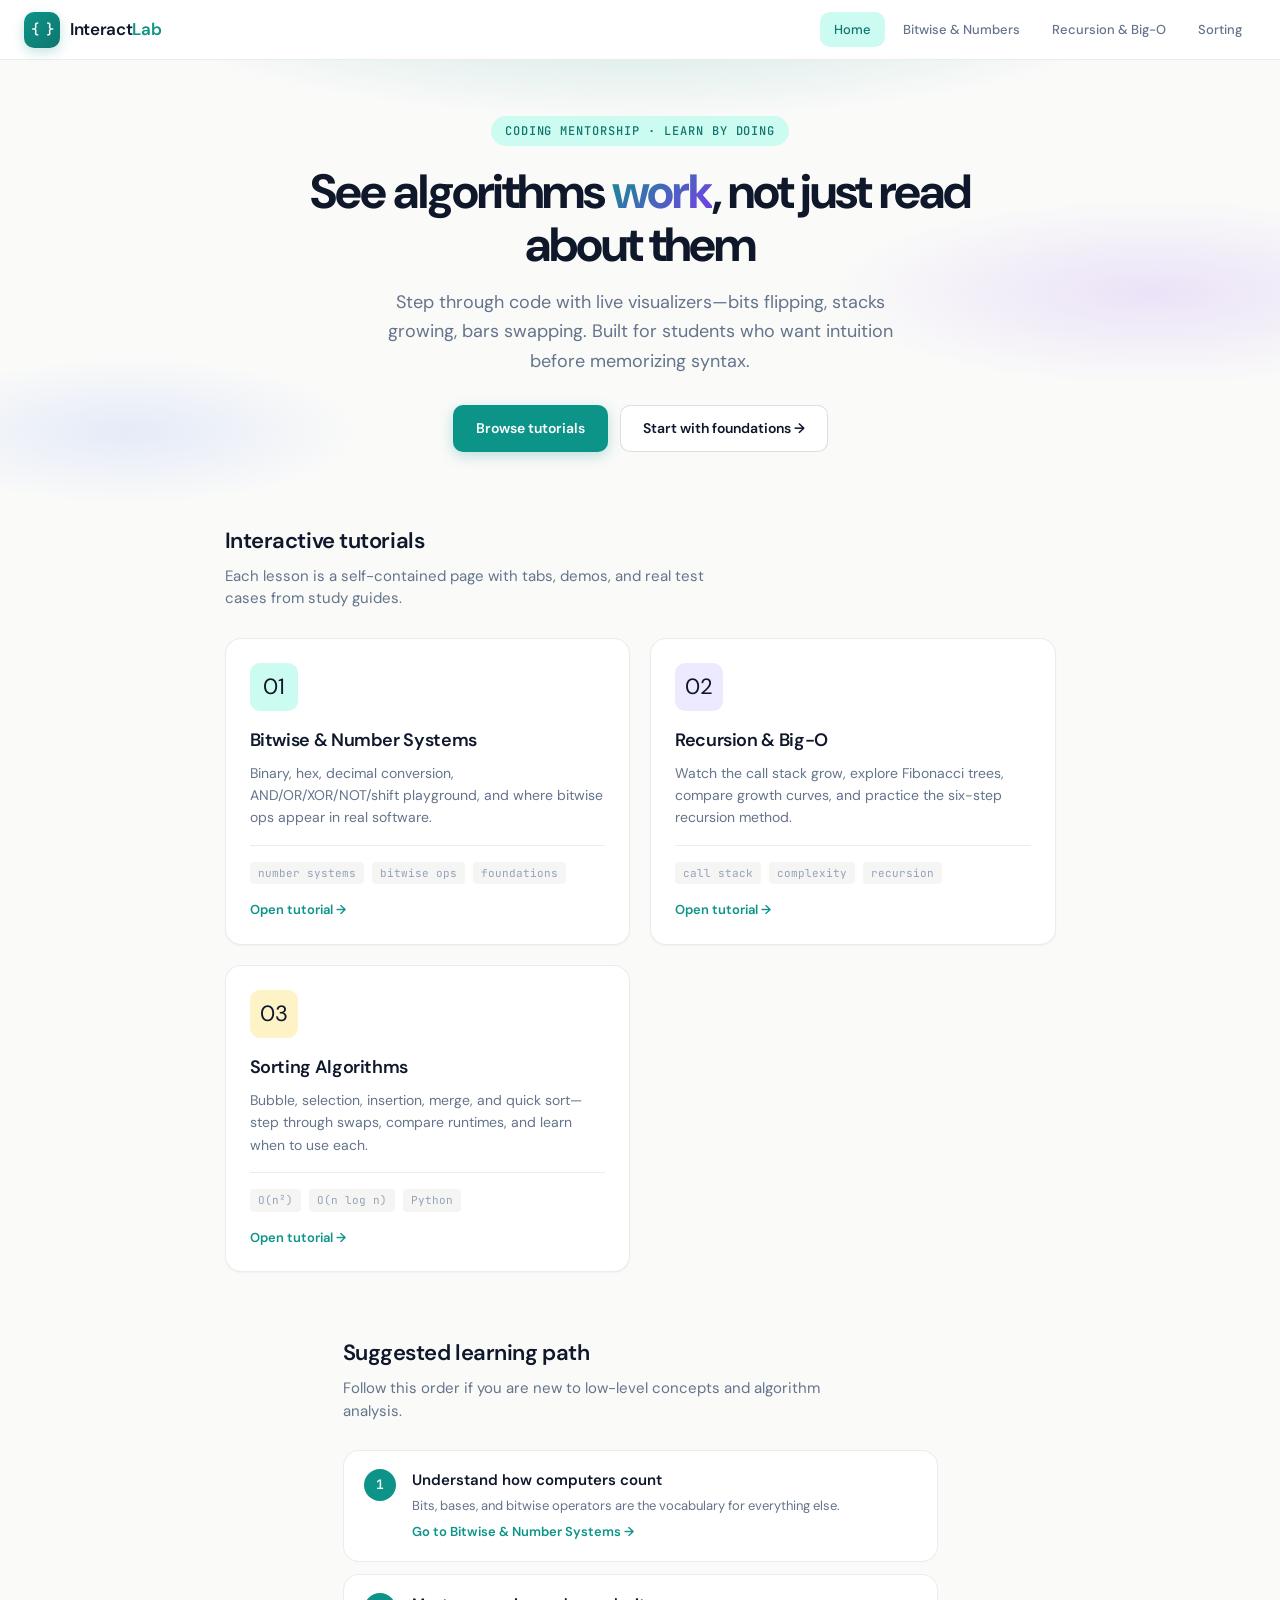
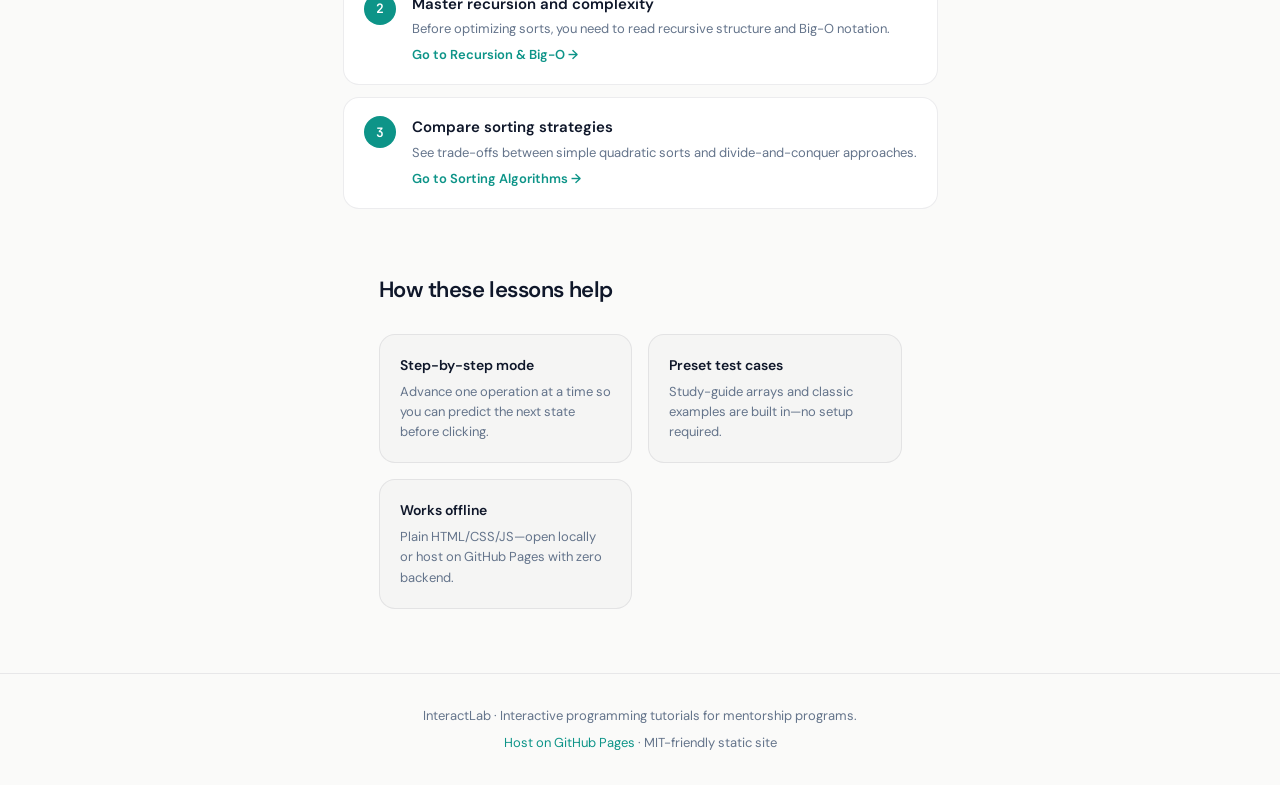
==== index.html @ 3a334efe "first lunch" ====
<!DOCTYPE html>
<html lang="en">
<head>
  <meta charset="UTF-8">
  <meta name="viewport" content="width=device-width, initial-scale=1.0">
  <meta name="description" content="InteractLab — free interactive programming tutorials. Learn bitwise ops, recursion, Big-O, and sorting algorithms with step-by-step visualizers.">
  <title>InteractLab — Interactive Programming Tutorials</title>
  <link rel="stylesheet" href="assets/css/site.css">
</head>
<body class="site-body">
  <div class="home-wrap">
    <header class="site-header">
      <a class="site-logo" href="index.html">
        <span class="logo-mark">{ }</span>
        <span class="logo-text">Interact<span>Lab</span></span>
      </a>
      <button class="nav-toggle" type="button" aria-label="Open menu" aria-expanded="false">☰</button>
      <nav class="site-nav" aria-label="Main">
        <a href="index.html" class="nav-link active">Home</a>
        <a href="bitwise-and-number-systems.html" class="nav-link">Bitwise &amp; Numbers</a>
        <a href="recursion-and-big-o.html" class="nav-link">Recursion &amp; Big-O</a>
        <a href="sorting-algorithms.html" class="nav-link">Sorting</a>
      </nav>
    </header>

    <section class="home-hero">
      <div class="home-hero-inner">
        <p class="home-eyebrow">Coding mentorship · learn by doing</p>
        <h1>See algorithms <em>work</em>, not just read about them</h1>
        <p class="home-lead">
          Step through code with live visualizers—bits flipping, stacks growing, bars swapping.
          Built for students who want intuition before memorizing syntax.
        </p>
        <div class="home-cta-row">
          <a class="btn btn-primary" href="#tutorials">Browse tutorials</a>
          <a class="btn btn-ghost" href="bitwise-and-number-systems.html">Start with foundations →</a>
        </div>
      </div>
    </section>

    <section id="tutorials" class="home-section">
      <div class="section-head">
        <h2>Interactive tutorials</h2>
        <p>Each lesson is a self-contained page with tabs, demos, and real test cases from study guides.</p>
      </div>
      <div class="tutorial-grid">
        <a class="tutorial-card" href="bitwise-and-number-systems.html">
          <div class="card-icon teal" aria-hidden="true">01</div>
          <h3>Bitwise &amp; Number Systems</h3>
          <p>Binary, hex, decimal conversion, AND/OR/XOR/NOT/shift playground, and where bitwise ops appear in real software.</p>
          <div class="card-meta">
            <span>number systems</span>
            <span>bitwise ops</span>
            <span>foundations</span>
          </div>
          <span class="card-arrow">Open tutorial →</span>
        </a>
        <a class="tutorial-card" href="recursion-and-big-o.html">
          <div class="card-icon purple" aria-hidden="true">02</div>
          <h3>Recursion &amp; Big-O</h3>
          <p>Watch the call stack grow, explore Fibonacci trees, compare growth curves, and practice the six-step recursion method.</p>
          <div class="card-meta">
            <span>call stack</span>
            <span>complexity</span>
            <span>recursion</span>
          </div>
          <span class="card-arrow">Open tutorial →</span>
        </a>
        <a class="tutorial-card" href="sorting-algorithms.html">
          <div class="card-icon amber" aria-hidden="true">03</div>
          <h3>Sorting Algorithms</h3>
          <p>Bubble, selection, insertion, merge, and quick sort—step through swaps, compare runtimes, and learn when to use each.</p>
          <div class="card-meta">
            <span>O(n²)</span>
            <span>O(n log n)</span>
            <span>Python</span>
          </div>
          <span class="card-arrow">Open tutorial →</span>
        </a>
      </div>
    </section>

    <section class="home-section">
      <div class="section-head">
        <h2>Suggested learning path</h2>
        <p>Follow this order if you are new to low-level concepts and algorithm analysis.</p>
      </div>
      <div class="path-steps">
        <div class="path-step">
          <span class="path-num">1</span>
          <div>
            <h4>Understand how computers count</h4>
            <p>Bits, bases, and bitwise operators are the vocabulary for everything else.</p>
            <a href="bitwise-and-number-systems.html">Go to Bitwise &amp; Number Systems →</a>
          </div>
        </div>
        <div class="path-step">
          <span class="path-num">2</span>
          <div>
            <h4>Master recursion and complexity</h4>
            <p>Before optimizing sorts, you need to read recursive structure and Big-O notation.</p>
            <a href="recursion-and-big-o.html">Go to Recursion &amp; Big-O →</a>
          </div>
        </div>
        <div class="path-step">
          <span class="path-num">3</span>
          <div>
            <h4>Compare sorting strategies</h4>
            <p>See trade-offs between simple quadratic sorts and divide-and-conquer approaches.</p>
            <a href="sorting-algorithms.html">Go to Sorting Algorithms →</a>
          </div>
        </div>
      </div>
    </section>

    <section class="home-section">
      <div class="section-head">
        <h2>How these lessons help</h2>
      </div>
      <div class="features-row">
        <div class="feature-box">
          <h4>Step-by-step mode</h4>
          <p>Advance one operation at a time so you can predict the next state before clicking.</p>
        </div>
        <div class="feature-box">
          <h4>Preset test cases</h4>
          <p>Study-guide arrays and classic examples are built in—no setup required.</p>
        </div>
        <div class="feature-box">
          <h4>Works offline</h4>
          <p>Plain HTML/CSS/JS—open locally or host on GitHub Pages with zero backend.</p>
        </div>
      </div>
    </section>

    <footer class="site-footer">
      <p>InteractLab · Interactive programming tutorials for mentorship programs.</p>
      <p style="margin-top:8px"><a href="https://pages.github.com/">Host on GitHub Pages</a> · MIT-friendly static site</p>
    </footer>
  </div>
  <script src="assets/js/site.js"></script>
</body>
</html>
---- assets/css/site.css ----
/* InteractLab — site design system */
@import url('https://fonts.googleapis.com/css2?family=DM+Sans:ital,opsz,wght@0,9..40,400;0,9..40,500;0,9..40,600;0,9..40,700&family=JetBrains+Mono:wght@400;500&display=swap');

*, *::before, *::after { box-sizing: border-box; margin: 0; padding: 0; }

:root {
  --font-sans: 'DM Sans', system-ui, sans-serif;
  --font-mono: 'JetBrains Mono', 'Courier New', monospace;
  --bg: #fafaf9;
  --bg-elevated: #ffffff;
  --bg-muted: #f5f5f4;
  --bg-subtle: #eeede9;
  --text: #0f172a;
  --text-secondary: #64748b;
  --text-tertiary: #94a3b8;
  --border: rgba(15, 23, 42, 0.08);
  --border-strong: rgba(15, 23, 42, 0.14);
  --radius: 10px;
  --radius-lg: 16px;
  --radius-xl: 24px;
  --shadow-sm: 0 1px 2px rgba(15, 23, 42, 0.04);
  --shadow-md: 0 8px 24px rgba(15, 23, 42, 0.06);
  --shadow-lg: 0 20px 50px rgba(15, 23, 42, 0.08);
  --teal: #0d9488;
  --teal-dark: #0f766e;
  --teal-light: #ccfbf1;
  --teal-glow: rgba(13, 148, 136, 0.25);
  --purple: #7c3aed;
  --purple-light: #ede9fe;
  --amber: #d97706;
  --amber-light: #fef3c7;
  --blue: #2563eb;
  --blue-light: #dbeafe;
  --green: #059669;
  --green-light: #d1fae5;
  --header-h: 60px;
  --content-wide: 1120px;
  --content-narrow: 820px;
}

@media (prefers-color-scheme: dark) {
  :root {
    --bg: #0c0c0b;
    --bg-elevated: #1c1c1a;
    --bg-muted: #252523;
    --bg-subtle: #2e2e2b;
    --text: #f1f5f9;
    --text-secondary: #94a3b8;
    --text-tertiary: #64748b;
    --border: rgba(255, 255, 255, 0.08);
    --border-strong: rgba(255, 255, 255, 0.14);
    --teal-light: #042f2e;
    --purple-light: #2e1065;
    --amber-light: #451a03;
    --blue-light: #1e3a8a;
    --green-light: #064e3b;
    --shadow-md: 0 8px 24px rgba(0, 0, 0, 0.35);
    --shadow-lg: 0 20px 50px rgba(0, 0, 0, 0.45);
  }
}

html { scroll-behavior: smooth; }

body.site-body {
  background: var(--bg);
  color: var(--text);
  font-family: var(--font-sans);
  line-height: 1.5;
  min-height: 100vh;
}

/* ─── Header ─── */
.site-header {
  position: sticky;
  top: 0;
  z-index: 100;
  height: var(--header-h);
  display: flex;
  align-items: center;
  justify-content: space-between;
  gap: 16px;
  padding: 0 24px;
  background: color-mix(in srgb, var(--bg-elevated) 88%, transparent);
  backdrop-filter: blur(12px);
  border-bottom: 1px solid var(--border);
}

.site-logo {
  display: flex;
  align-items: center;
  gap: 10px;
  text-decoration: none;
  color: var(--text);
  font-weight: 600;
  font-size: 17px;
  letter-spacing: -0.02em;
}

.logo-mark {
  display: flex;
  align-items: center;
  justify-content: center;
  width: 36px;
  height: 36px;
  border-radius: var(--radius);
  background: linear-gradient(135deg, var(--teal) 0%, var(--teal-dark) 100%);
  color: #fff;
  font-family: var(--font-mono);
  font-size: 14px;
  font-weight: 500;
  box-shadow: 0 4px 12px var(--teal-glow);
}

.logo-text span { color: var(--teal); }

.site-nav {
  display: flex;
  align-items: center;
  gap: 4px;
  flex-wrap: wrap;
  justify-content: flex-end;
}

.nav-link {
  padding: 8px 14px;
  font-size: 13px;
  font-weight: 500;
  color: var(--text-secondary);
  text-decoration: none;
  border-radius: var(--radius);
  transition: color 0.15s, background 0.15s;
}

.nav-link:hover {
  color: var(--text);
  background: var(--bg-muted);
}

.nav-link.active {
  color: var(--teal-dark);
  background: var(--teal-light);
}

@media (prefers-color-scheme: dark) {
  .nav-link.active { color: #5eead4; }
}

.nav-toggle {
  display: none;
  padding: 8px;
  border: 1px solid var(--border-strong);
  border-radius: var(--radius);
  background: var(--bg-elevated);
  cursor: pointer;
  color: var(--text);
}

@media (max-width: 640px) {
  .nav-toggle { display: block; }
  .site-nav {
    display: none;
    position: absolute;
    top: var(--header-h);
    left: 0;
    right: 0;
    flex-direction: column;
    padding: 12px;
    background: var(--bg-elevated);
    border-bottom: 1px solid var(--border);
    box-shadow: var(--shadow-md);
  }
  .site-nav.open { display: flex; }
  .nav-link { width: 100%; text-align: left; }
}

/* ─── Footer ─── */
.site-footer {
  margin-top: auto;
  padding: 32px 24px;
  border-top: 1px solid var(--border);
  text-align: center;
  font-size: 13px;
  color: var(--text-secondary);
}

.site-footer a {
  color: var(--teal);
  text-decoration: none;
}

.site-footer a:hover { text-decoration: underline; }

/* ─── Tutorial shell ─── */
.tutorial-shell {
  display: flex;
  flex-direction: column;
  min-height: 100vh;
}

.tutorial-hero {
  max-width: var(--content-narrow);
  margin: 0 auto;
  padding: 28px 20px 8px;
  width: 100%;
}

.tutorial-hero .breadcrumb {
  font-size: 12px;
  color: var(--text-tertiary);
  margin-bottom: 12px;
  font-family: var(--font-mono);
}

.tutorial-hero .breadcrumb a {
  color: var(--text-secondary);
  text-decoration: none;
}

.tutorial-hero .breadcrumb a:hover { color: var(--teal); }

.tutorial-hero h1 {
  font-size: clamp(22px, 4vw, 28px);
  font-weight: 600;
  letter-spacing: -0.03em;
  margin-bottom: 8px;
  line-height: 1.2;
}

.tutorial-hero .hero-desc {
  font-size: 15px;
  color: var(--text-secondary);
  max-width: 52ch;
  line-height: 1.6;
}

.tutorial-hero .hero-tags {
  display: flex;
  flex-wrap: wrap;
  gap: 8px;
  margin-top: 14px;
}

.hero-tag {
  font-size: 11px;
  font-weight: 500;
  font-family: var(--font-mono);
  padding: 4px 10px;
  border-radius: 20px;
  background: var(--bg-muted);
  color: var(--text-secondary);
  border: 1px solid var(--border);
}

.tutorial-main {
  max-width: var(--content-narrow);
  margin: 0 auto;
  padding: 0 20px 48px;
  width: 100%;
}

.tutorial-main > h1,
.tutorial-main > .subtitle { display: none; }

/* ─── Home page ─── */
.home-wrap {
  min-height: 100vh;
  display: flex;
  flex-direction: column;
}

.home-hero {
  position: relative;
  overflow: hidden;
  padding: 56px 24px 72px;
  text-align: center;
}

.home-hero::before {
  content: '';
  position: absolute;
  inset: 0;
  background:
    radial-gradient(ellipse 80% 60% at 50% -20%, var(--teal-glow), transparent 55%),
    radial-gradient(ellipse 50% 40% at 90% 50%, rgba(124, 58, 237, 0.12), transparent 50%),
    radial-gradient(ellipse 40% 35% at 10% 80%, rgba(37, 99, 235, 0.1), transparent 45%);
  pointer-events: none;
}

.home-hero-inner {
  position: relative;
  max-width: 720px;
  margin: 0 auto;
}

.home-eyebrow {
  display: inline-flex;
  align-items: center;
  gap: 8px;
  font-size: 12px;
  font-weight: 500;
  font-family: var(--font-mono);
  text-transform: uppercase;
  letter-spacing: 0.08em;
  color: var(--teal-dark);
  background: var(--teal-light);
  padding: 6px 14px;
  border-radius: 20px;
  margin-bottom: 20px;
}

@media (prefers-color-scheme: dark) {
  .home-eyebrow { color: #5eead4; }
}

.home-hero h1 {
  font-size: clamp(32px, 6vw, 48px);
  font-weight: 700;
  letter-spacing: -0.04em;
  line-height: 1.1;
  margin-bottom: 16px;
}

.home-hero h1 em {
  font-style: normal;
  background: linear-gradient(135deg, var(--teal) 0%, var(--purple) 100%);
  -webkit-background-clip: text;
  -webkit-text-fill-color: transparent;
  background-clip: text;
}

.home-lead {
  font-size: 18px;
  color: var(--text-secondary);
  line-height: 1.65;
  max-width: 540px;
  margin: 0 auto 28px;
}

.home-cta-row {
  display: flex;
  flex-wrap: wrap;
  gap: 12px;
  justify-content: center;
}

.btn {
  display: inline-flex;
  align-items: center;
  gap: 8px;
  padding: 12px 22px;
  font-size: 14px;
  font-weight: 600;
  font-family: var(--font-sans);
  text-decoration: none;
  border-radius: var(--radius);
  border: 1px solid transparent;
  cursor: pointer;
  transition: transform 0.15s, box-shadow 0.15s, background 0.15s;
}

.btn:hover { transform: translateY(-1px); }

.btn-primary {
  background: var(--teal);
  color: #fff;
  box-shadow: 0 4px 14px var(--teal-glow);
}

.btn-primary:hover {
  background: var(--teal-dark);
  box-shadow: 0 6px 20px var(--teal-glow);
}

.btn-ghost {
  background: var(--bg-elevated);
  color: var(--text);
  border-color: var(--border-strong);
}

.btn-ghost:hover { background: var(--bg-muted); }

/* Sections */
.home-section {
  max-width: var(--content-wide);
  margin: 0 auto;
  padding: 0 24px 64px;
}

.section-head {
  margin-bottom: 28px;
}

.section-head h2 {
  font-size: 22px;
  font-weight: 600;
  letter-spacing: -0.02em;
  margin-bottom: 8px;
}

.section-head p {
  font-size: 15px;
  color: var(--text-secondary);
  max-width: 50ch;
}

/* Tutorial cards */
.tutorial-grid {
  display: grid;
  grid-template-columns: repeat(auto-fill, minmax(300px, 1fr));
  gap: 20px;
}

.tutorial-card {
  display: flex;
  flex-direction: column;
  text-decoration: none;
  color: inherit;
  background: var(--bg-elevated);
  border: 1px solid var(--border);
  border-radius: var(--radius-lg);
  padding: 24px;
  transition: border-color 0.2s, box-shadow 0.2s, transform 0.2s;
  box-shadow: var(--shadow-sm);
}

.tutorial-card:hover {
  border-color: var(--teal);
  box-shadow: var(--shadow-md);
  transform: translateY(-3px);
}

.card-icon {
  width: 48px;
  height: 48px;
  border-radius: var(--radius);
  display: flex;
  align-items: center;
  justify-content: center;
  font-size: 22px;
  margin-bottom: 16px;
}

.card-icon.teal { background: var(--teal-light); }
.card-icon.purple { background: var(--purple-light); }
.card-icon.amber { background: var(--amber-light); }

.tutorial-card h3 {
  font-size: 18px;
  font-weight: 600;
  margin-bottom: 8px;
  letter-spacing: -0.02em;
}

.tutorial-card p {
  font-size: 14px;
  color: var(--text-secondary);
  line-height: 1.6;
  flex: 1;
}

.card-meta {
  display: flex;
  flex-wrap: wrap;
  gap: 8px;
  margin-top: 16px;
  padding-top: 16px;
  border-top: 1px solid var(--border);
}

.card-meta span {
  font-size: 11px;
  font-family: var(--font-mono);
  color: var(--text-tertiary);
  padding: 3px 8px;
  background: var(--bg-muted);
  border-radius: 4px;
}

.card-arrow {
  margin-top: 16px;
  font-size: 13px;
  font-weight: 600;
  color: var(--teal);
}

/* Learning path */
.path-steps {
  display: grid;
  gap: 12px;
}

.path-step {
  display: flex;
  gap: 16px;
  align-items: flex-start;
  padding: 18px 20px;
  background: var(--bg-elevated);
  border: 1px solid var(--border);
  border-radius: var(--radius-lg);
}

.path-num {
  flex-shrink: 0;
  width: 32px;
  height: 32px;
  display: flex;
  align-items: center;
  justify-content: center;
  font-family: var(--font-mono);
  font-size: 13px;
  font-weight: 600;
  background: var(--teal);
  color: #fff;
  border-radius: 50%;
}

.path-step h4 {
  font-size: 15px;
  font-weight: 600;
  margin-bottom: 4px;
}

.path-step p {
  font-size: 13px;
  color: var(--text-secondary);
  line-height: 1.55;
}

.path-step a {
  font-size: 13px;
  font-weight: 600;
  color: var(--teal);
  text-decoration: none;
  margin-top: 6px;
  display: inline-block;
}

.path-step a:hover { text-decoration: underline; }

/* How it works */
.features-row {
  display: grid;
  grid-template-columns: repeat(auto-fit, minmax(220px, 1fr));
  gap: 16px;
}

.feature-box {
  padding: 20px;
  border-radius: var(--radius-lg);
  background: var(--bg-muted);
  border: 1px solid var(--border);
}

.feature-box h4 {
  font-size: 14px;
  font-weight: 600;
  margin-bottom: 6px;
}

.feature-box p {
  font-size: 13px;
  color: var(--text-secondary);
  line-height: 1.55;
}
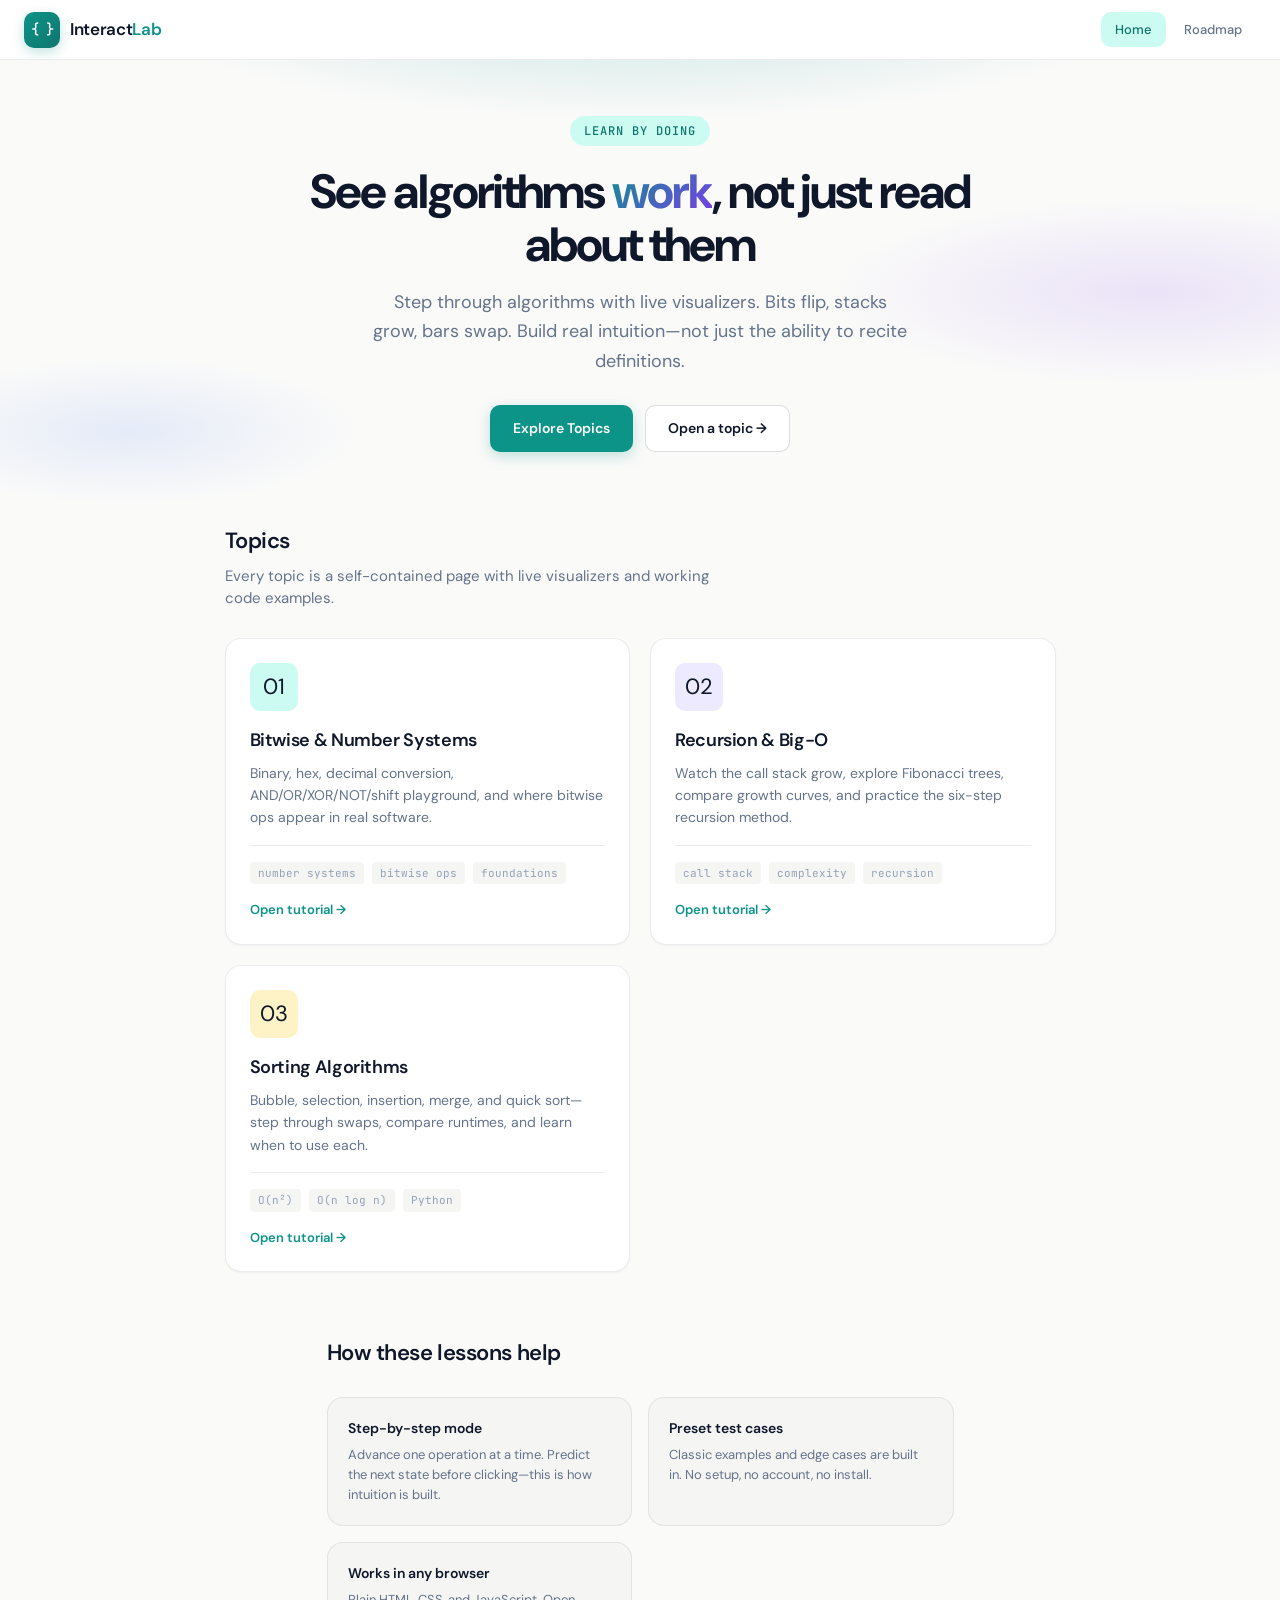
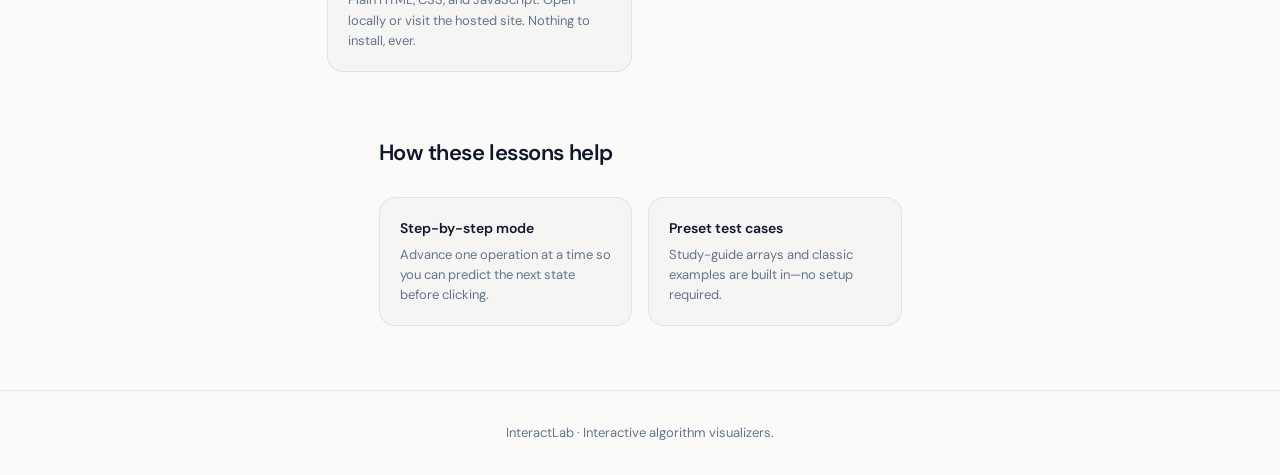
==== commit 1f7197c3: "editing and review previous work" ====
--- a/index.html
+++ b/index.html
@@ -17,31 +17,28 @@
       <button class="nav-toggle" type="button" aria-label="Open menu" aria-expanded="false">☰</button>
       <nav class="site-nav" aria-label="Main">
         <a href="index.html" class="nav-link active">Home</a>
-        <a href="bitwise-and-number-systems.html" class="nav-link">Bitwise &amp; Numbers</a>
-        <a href="recursion-and-big-o.html" class="nav-link">Recursion &amp; Big-O</a>
-        <a href="sorting-algorithms.html" class="nav-link">Sorting</a>
+        <a href="404.html" class="nav-link">Roadmap</a>
       </nav>
     </header>
 
     <section class="home-hero">
       <div class="home-hero-inner">
-        <p class="home-eyebrow">Coding mentorship · learn by doing</p>
+  <p class="home-eyebrow">learn by doing</p>
         <h1>See algorithms <em>work</em>, not just read about them</h1>
         <p class="home-lead">
-          Step through code with live visualizers—bits flipping, stacks growing, bars swapping.
-          Built for students who want intuition before memorizing syntax.
+          Step through algorithms with live visualizers. Bits flip, stacks grow, bars swap. Build real intuition—not just the ability to recite definitions.
         </p>
         <div class="home-cta-row">
-          <a class="btn btn-primary" href="#tutorials">Browse tutorials</a>
-          <a class="btn btn-ghost" href="bitwise-and-number-systems.html">Start with foundations →</a>
+          <a class="btn btn-primary" href="404.html">Explore Topics</a>
+            <a class="btn btn-ghost" href="404.html">Open a topic →</a>
         </div>
       </div>
     </section>
 
     <section id="tutorials" class="home-section">
       <div class="section-head">
-        <h2>Interactive tutorials</h2>
-        <p>Each lesson is a self-contained page with tabs, demos, and real test cases from study guides.</p>
+        <h2>Topics</h2>
+        <p>Every topic is a self-contained page with live visualizers and working code examples.</p>
       </div>
       <div class="tutorial-grid">
         <a class="tutorial-card" href="bitwise-and-number-systems.html">
@@ -80,35 +77,25 @@
       </div>
     </section>
 
+    
+    <!-- Suggested learning path removed — roadmap.html will host guidance -->
+
     <section class="home-section">
       <div class="section-head">
-        <h2>Suggested learning path</h2>
-        <p>Follow this order if you are new to low-level concepts and algorithm analysis.</p>
+        <h2>How these lessons help</h2>
       </div>
-      <div class="path-steps">
-        <div class="path-step">
-          <span class="path-num">1</span>
-          <div>
-            <h4>Understand how computers count</h4>
-            <p>Bits, bases, and bitwise operators are the vocabulary for everything else.</p>
-            <a href="bitwise-and-number-systems.html">Go to Bitwise &amp; Number Systems →</a>
-          </div>
+      <div class="features-row">
+        <div class="feature-box">
+          <h4>Step-by-step mode</h4>
+          <p>Advance one operation at a time. Predict the next state before clicking—this is how intuition is built.</p>
         </div>
-        <div class="path-step">
-          <span class="path-num">2</span>
-          <div>
-            <h4>Master recursion and complexity</h4>
-            <p>Before optimizing sorts, you need to read recursive structure and Big-O notation.</p>
-            <a href="recursion-and-big-o.html">Go to Recursion &amp; Big-O →</a>
-          </div>
+        <div class="feature-box">
+          <h4>Preset test cases</h4>
+          <p>Classic examples and edge cases are built in. No setup, no account, no install.</p>
         </div>
-        <div class="path-step">
-          <span class="path-num">3</span>
-          <div>
-            <h4>Compare sorting strategies</h4>
-            <p>See trade-offs between simple quadratic sorts and divide-and-conquer approaches.</p>
-            <a href="sorting-algorithms.html">Go to Sorting Algorithms →</a>
-          </div>
+        <div class="feature-box">
+          <h4>Works in any browser</h4>
+          <p>Plain HTML, CSS, and JavaScript. Open locally or visit the hosted site. Nothing to install, ever.</p>
         </div>
       </div>
     </section>
@@ -126,16 +113,12 @@
           <h4>Preset test cases</h4>
           <p>Study-guide arrays and classic examples are built in—no setup required.</p>
         </div>
-        <div class="feature-box">
-          <h4>Works offline</h4>
-          <p>Plain HTML/CSS/JS—open locally or host on GitHub Pages with zero backend.</p>
-        </div>
+  <!-- 'Works offline' feature intentionally removed per site update -->
       </div>
     </section>
 
     <footer class="site-footer">
-      <p>InteractLab · Interactive programming tutorials for mentorship programs.</p>
-      <p style="margin-top:8px"><a href="https://pages.github.com/">Host on GitHub Pages</a> · MIT-friendly static site</p>
+      <p>InteractLab · Interactive algorithm visualizers.</p>
     </footer>
   </div>
   <script src="assets/js/site.js"></script>
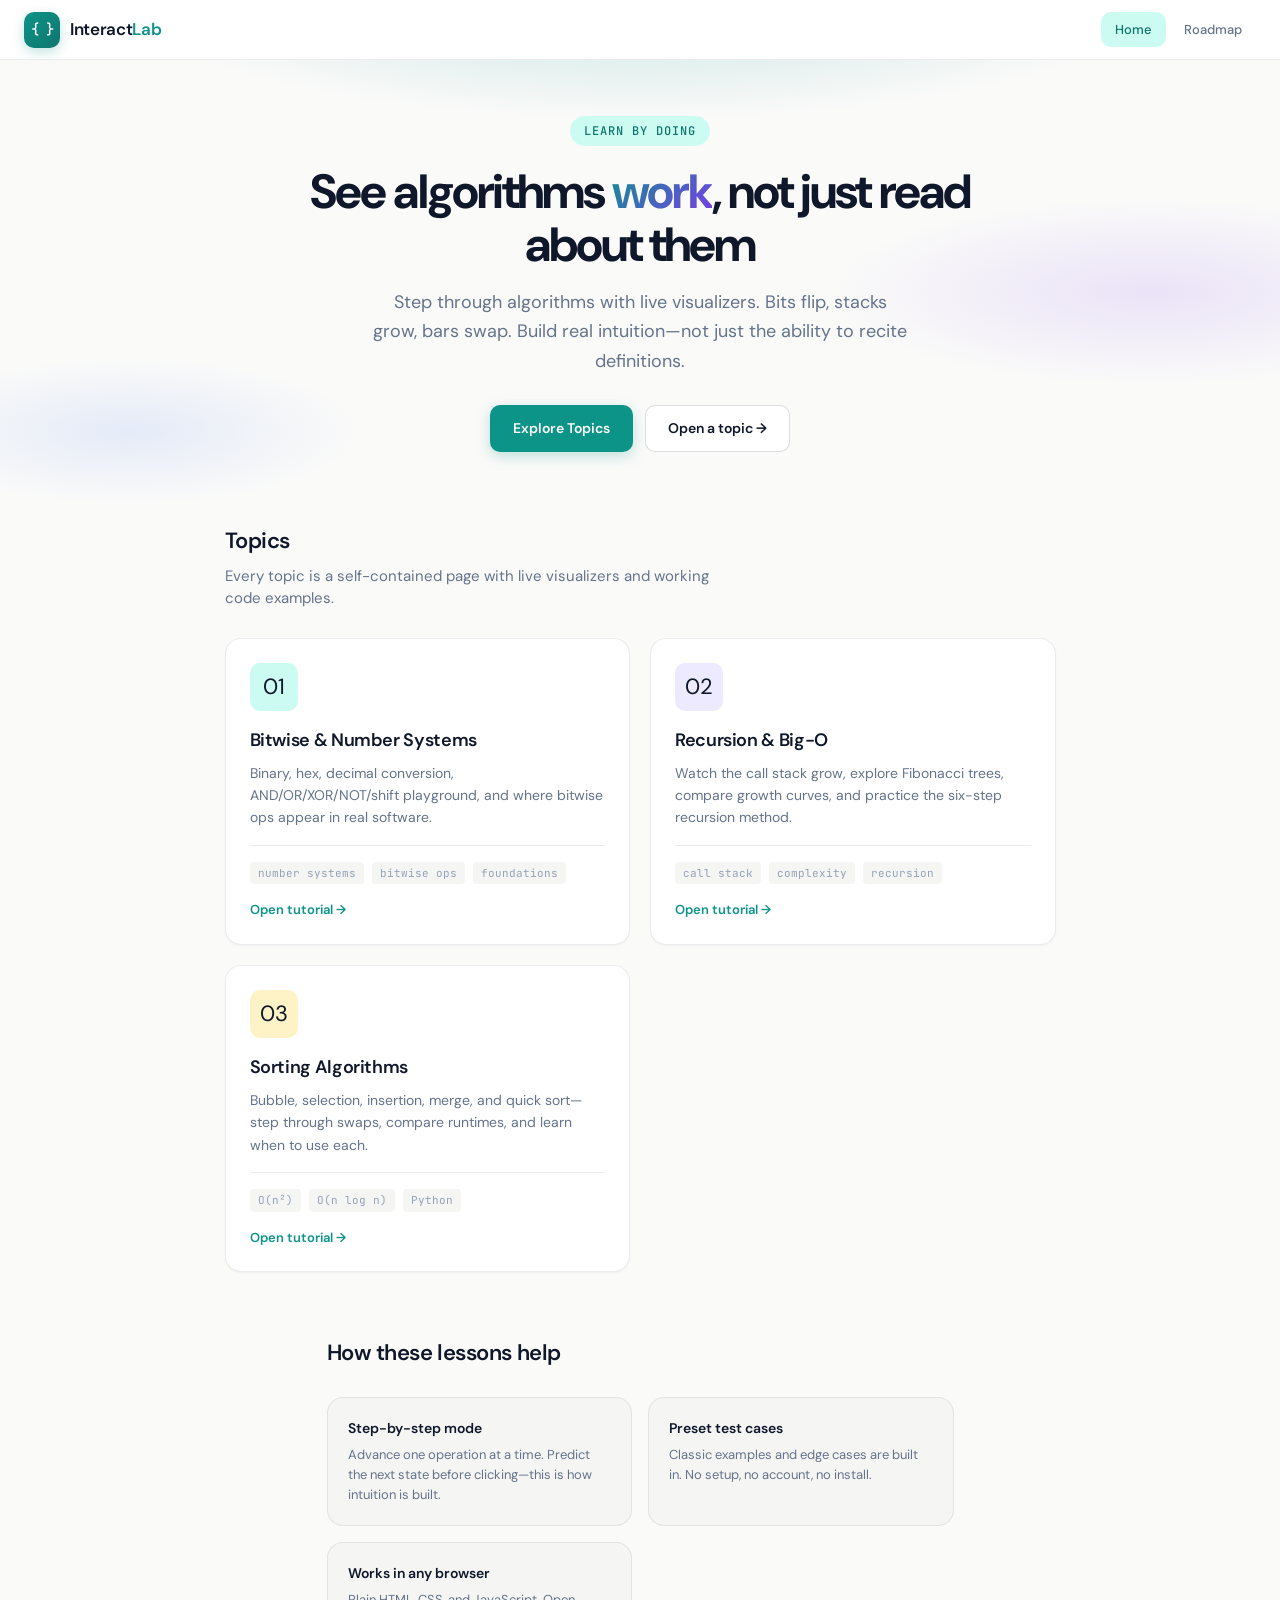
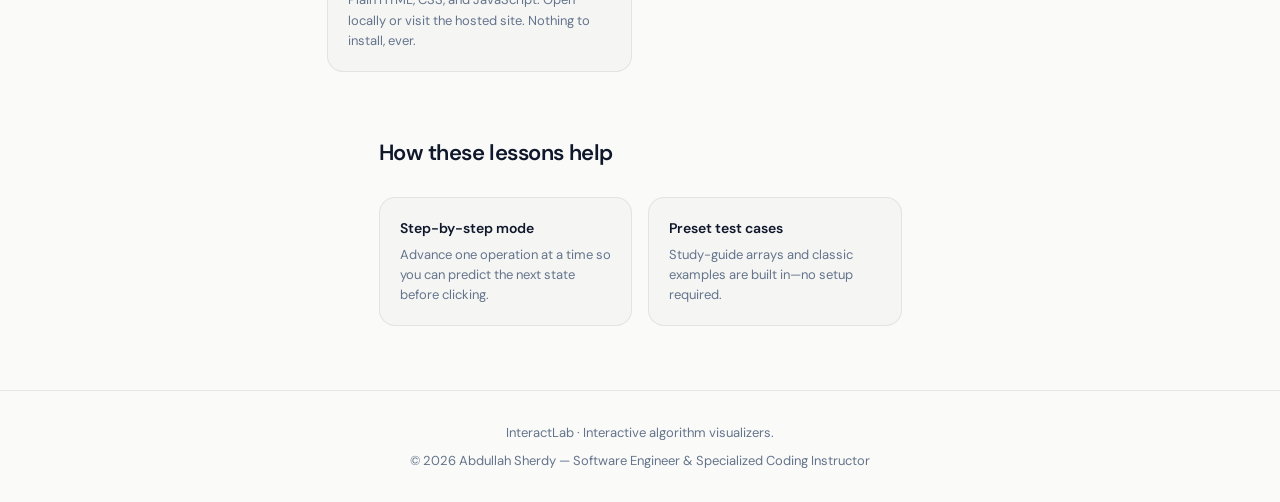
==== commit 38ead58f: "creating public list and copyrights" ====
--- a/index.html
+++ b/index.html
@@ -30,7 +30,7 @@
         </p>
         <div class="home-cta-row">
           <a class="btn btn-primary" href="404.html">Explore Topics</a>
-            <a class="btn btn-ghost" href="404.html">Open a topic →</a>
+            <a class="btn btn-ghost" href="topics.html">Open a topic →</a>
         </div>
       </div>
     </section>
@@ -119,6 +119,7 @@
 
     <footer class="site-footer">
       <p>InteractLab · Interactive algorithm visualizers.</p>
+      <p style="margin-top:8px">© 2026 Abdullah Sherdy — Software Engineer &amp; Specialized Coding Instructor</p>
     </footer>
   </div>
   <script src="assets/js/site.js"></script>
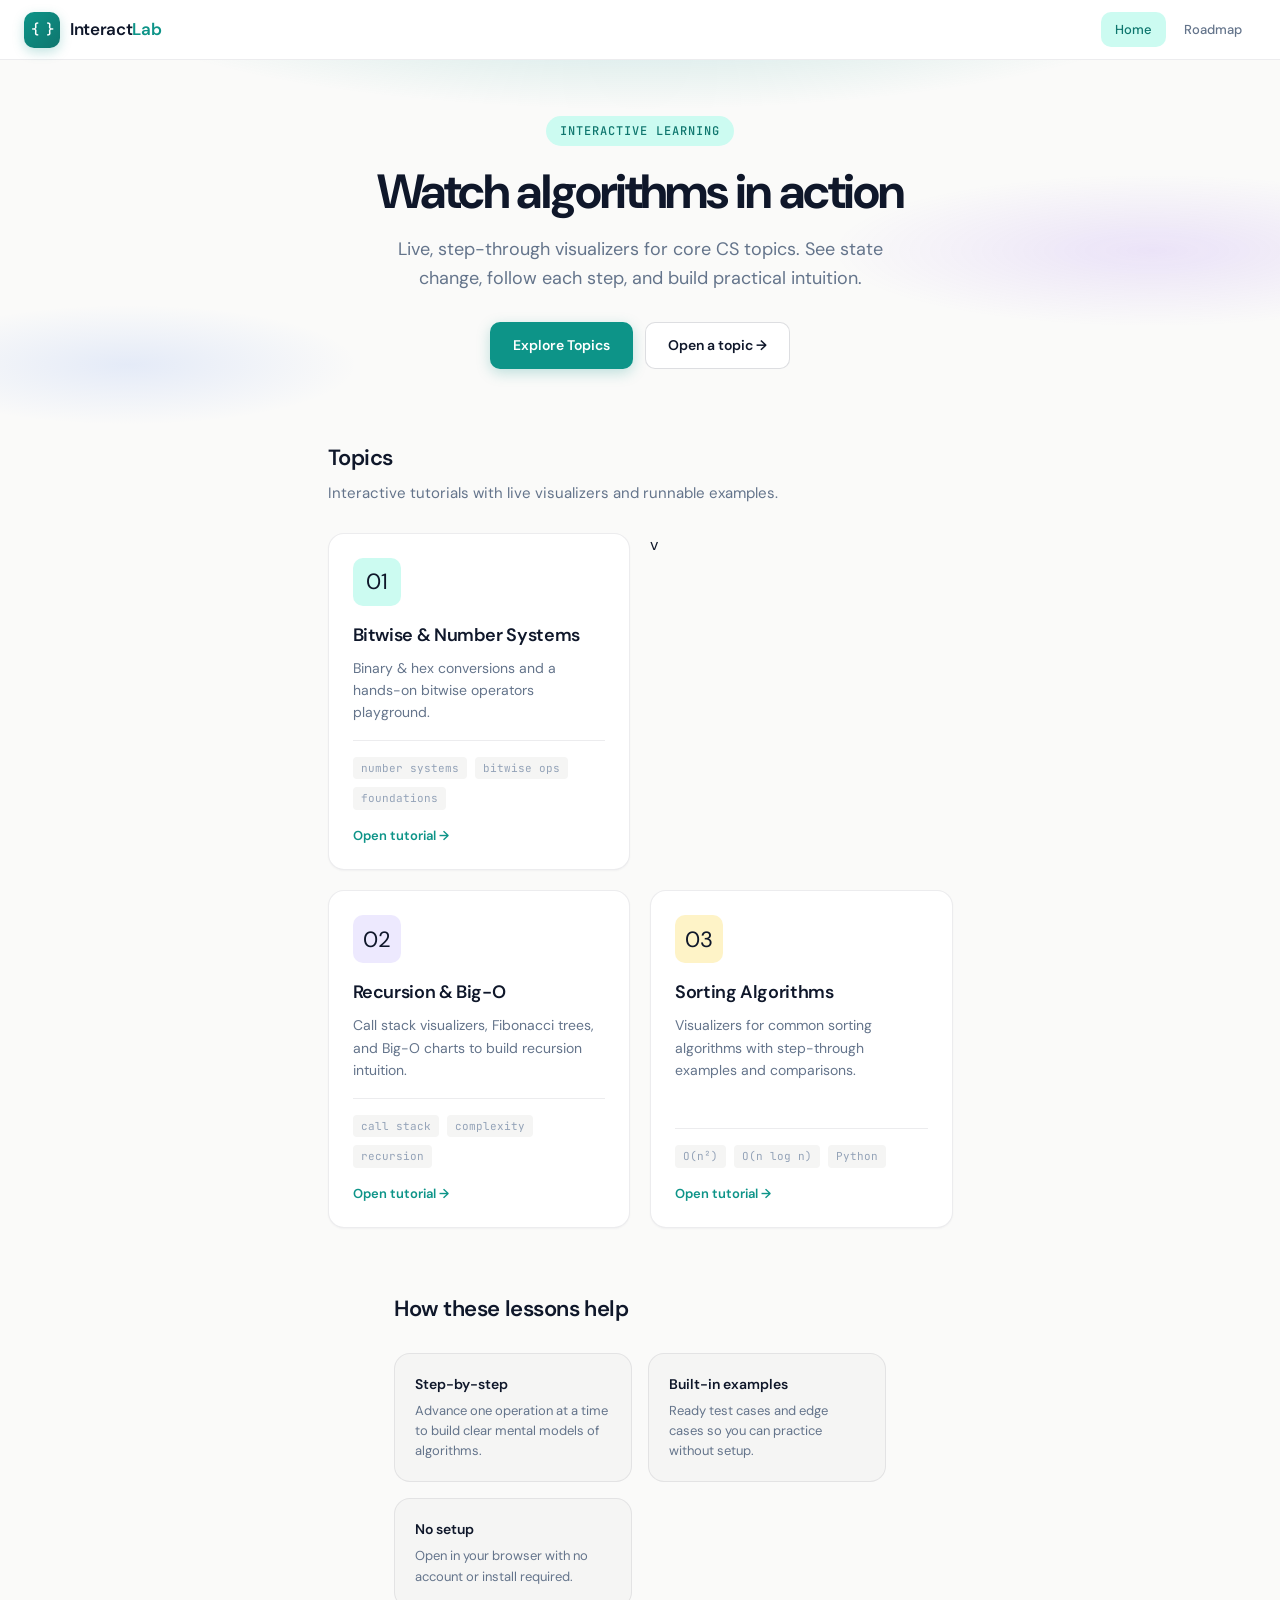
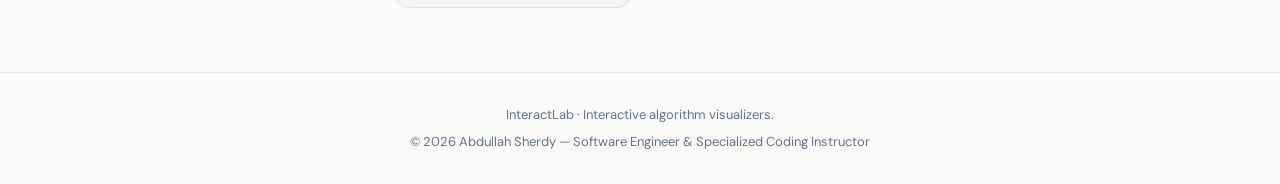
==== commit 51368b10: "some content changes" ====
--- a/index.html
+++ b/index.html
@@ -4,6 +4,35 @@
   <meta charset="UTF-8">
   <meta name="viewport" content="width=device-width, initial-scale=1.0">
   <meta name="description" content="InteractLab — free interactive programming tutorials. Learn bitwise ops, recursion, Big-O, and sorting algorithms with step-by-step visualizers.">
+  <link rel="canonical" href="/index.html">
+  <meta property="og:title" content="InteractLab — Interactive Programming Tutorials">
+  <meta property="og:description" content="Step through algorithms with live visualizers: bitwise ops, recursion & Big-O, and sorting algorithms.">
+  <meta property="og:type" content="website">
+  <meta name="twitter:card" content="summary_large_image">
+  <meta name="twitter:title" content="InteractLab — Interactive Programming Tutorials">
+  <meta name="twitter:description" content="Step through algorithms with live visualizers and build practical intuition.">
+  <meta name="keywords" content="algorithms,visualizer,bitwise,recursion,Big-O,sorting,programming tutorials,interactive">
+  <meta name="robots" content="index,follow">
+  <meta property="og:url" content="/">
+  <meta property="og:site_name" content="InteractLab">
+  <script type="application/ld+json">
+  {
+    "@context": "https://schema.org",
+    "@graph": [
+      {
+        "@type": "WebSite",
+        "name": "InteractLab",
+        "url": "/",
+        "description": "Interactive programming tutorials with live visualizers for algorithms and data structures."
+      },
+      {
+        "@type": "Person",
+        "name": "Abdullah Sherdy",
+        "jobTitle": "Software Engineer & Specialized Coding Instructor"
+      }
+    ]
+  }
+  </script>
   <title>InteractLab — Interactive Programming Tutorials</title>
   <link rel="stylesheet" href="assets/css/site.css">
 </head>
@@ -23,10 +52,10 @@
 
     <section class="home-hero">
       <div class="home-hero-inner">
-  <p class="home-eyebrow">learn by doing</p>
-        <h1>See algorithms <em>work</em>, not just read about them</h1>
+  <p class="home-eyebrow">Interactive learning</p>
+        <h1>Watch algorithms in action</h1>
         <p class="home-lead">
-          Step through algorithms with live visualizers. Bits flip, stacks grow, bars swap. Build real intuition—not just the ability to recite definitions.
+          Live, step-through visualizers for core CS topics. See state change, follow each step, and build practical intuition.
         </p>
         <div class="home-cta-row">
           <a class="btn btn-primary" href="404.html">Explore Topics</a>
@@ -38,24 +67,24 @@
     <section id="tutorials" class="home-section">
       <div class="section-head">
         <h2>Topics</h2>
-        <p>Every topic is a self-contained page with live visualizers and working code examples.</p>
+        <p>Interactive tutorials with live visualizers and runnable examples.</p>
       </div>
       <div class="tutorial-grid">
         <a class="tutorial-card" href="bitwise-and-number-systems.html">
           <div class="card-icon teal" aria-hidden="true">01</div>
           <h3>Bitwise &amp; Number Systems</h3>
-          <p>Binary, hex, decimal conversion, AND/OR/XOR/NOT/shift playground, and where bitwise ops appear in real software.</p>
+          <p>Binary &amp; hex conversions and a hands-on bitwise operators playground.</p>
           <div class="card-meta">
             <span>number systems</span>
             <span>bitwise ops</span>
             <span>foundations</span>
           </div>
           <span class="card-arrow">Open tutorial →</span>
-        </a>
+        </a>v
         <a class="tutorial-card" href="recursion-and-big-o.html">
           <div class="card-icon purple" aria-hidden="true">02</div>
           <h3>Recursion &amp; Big-O</h3>
-          <p>Watch the call stack grow, explore Fibonacci trees, compare growth curves, and practice the six-step recursion method.</p>
+          <p>Call stack visualizers, Fibonacci trees, and Big-O charts to build recursion intuition.</p>
           <div class="card-meta">
             <span>call stack</span>
             <span>complexity</span>
@@ -66,7 +95,7 @@
         <a class="tutorial-card" href="sorting-algorithms.html">
           <div class="card-icon amber" aria-hidden="true">03</div>
           <h3>Sorting Algorithms</h3>
-          <p>Bubble, selection, insertion, merge, and quick sort—step through swaps, compare runtimes, and learn when to use each.</p>
+          <p>Visualizers for common sorting algorithms with step-through examples and comparisons.</p>
           <div class="card-meta">
             <span>O(n²)</span>
             <span>O(n log n)</span>
@@ -86,40 +115,23 @@
       </div>
       <div class="features-row">
         <div class="feature-box">
-          <h4>Step-by-step mode</h4>
-          <p>Advance one operation at a time. Predict the next state before clicking—this is how intuition is built.</p>
+          <h4>Step-by-step</h4>
+          <p>Advance one operation at a time to build clear mental models of algorithms.</p>
         </div>
         <div class="feature-box">
-          <h4>Preset test cases</h4>
-          <p>Classic examples and edge cases are built in. No setup, no account, no install.</p>
+          <h4>Built-in examples</h4>
+          <p>Ready test cases and edge cases so you can practice without setup.</p>
         </div>
         <div class="feature-box">
-          <h4>Works in any browser</h4>
-          <p>Plain HTML, CSS, and JavaScript. Open locally or visit the hosted site. Nothing to install, ever.</p>
+          <h4>No setup</h4>
+          <p>Open in your browser with no account or install required.</p>
         </div>
-      </div>
-    </section>
-
-    <section class="home-section">
-      <div class="section-head">
-        <h2>How these lessons help</h2>
-      </div>
-      <div class="features-row">
-        <div class="feature-box">
-          <h4>Step-by-step mode</h4>
-          <p>Advance one operation at a time so you can predict the next state before clicking.</p>
-        </div>
-        <div class="feature-box">
-          <h4>Preset test cases</h4>
-          <p>Study-guide arrays and classic examples are built in—no setup required.</p>
-        </div>
-  <!-- 'Works offline' feature intentionally removed per site update -->
       </div>
     </section>
 
     <footer class="site-footer">
       <p>InteractLab · Interactive algorithm visualizers.</p>
-      <p style="margin-top:8px">© 2026 Abdullah Sherdy — Software Engineer &amp; Specialized Coding Instructor</p>
+  <p style="margin-top:8px">© <span id="copyright-year"></span> Abdullah Sherdy — Software Engineer &amp; Specialized Coding Instructor</p>
     </footer>
   </div>
   <script src="assets/js/site.js"></script>
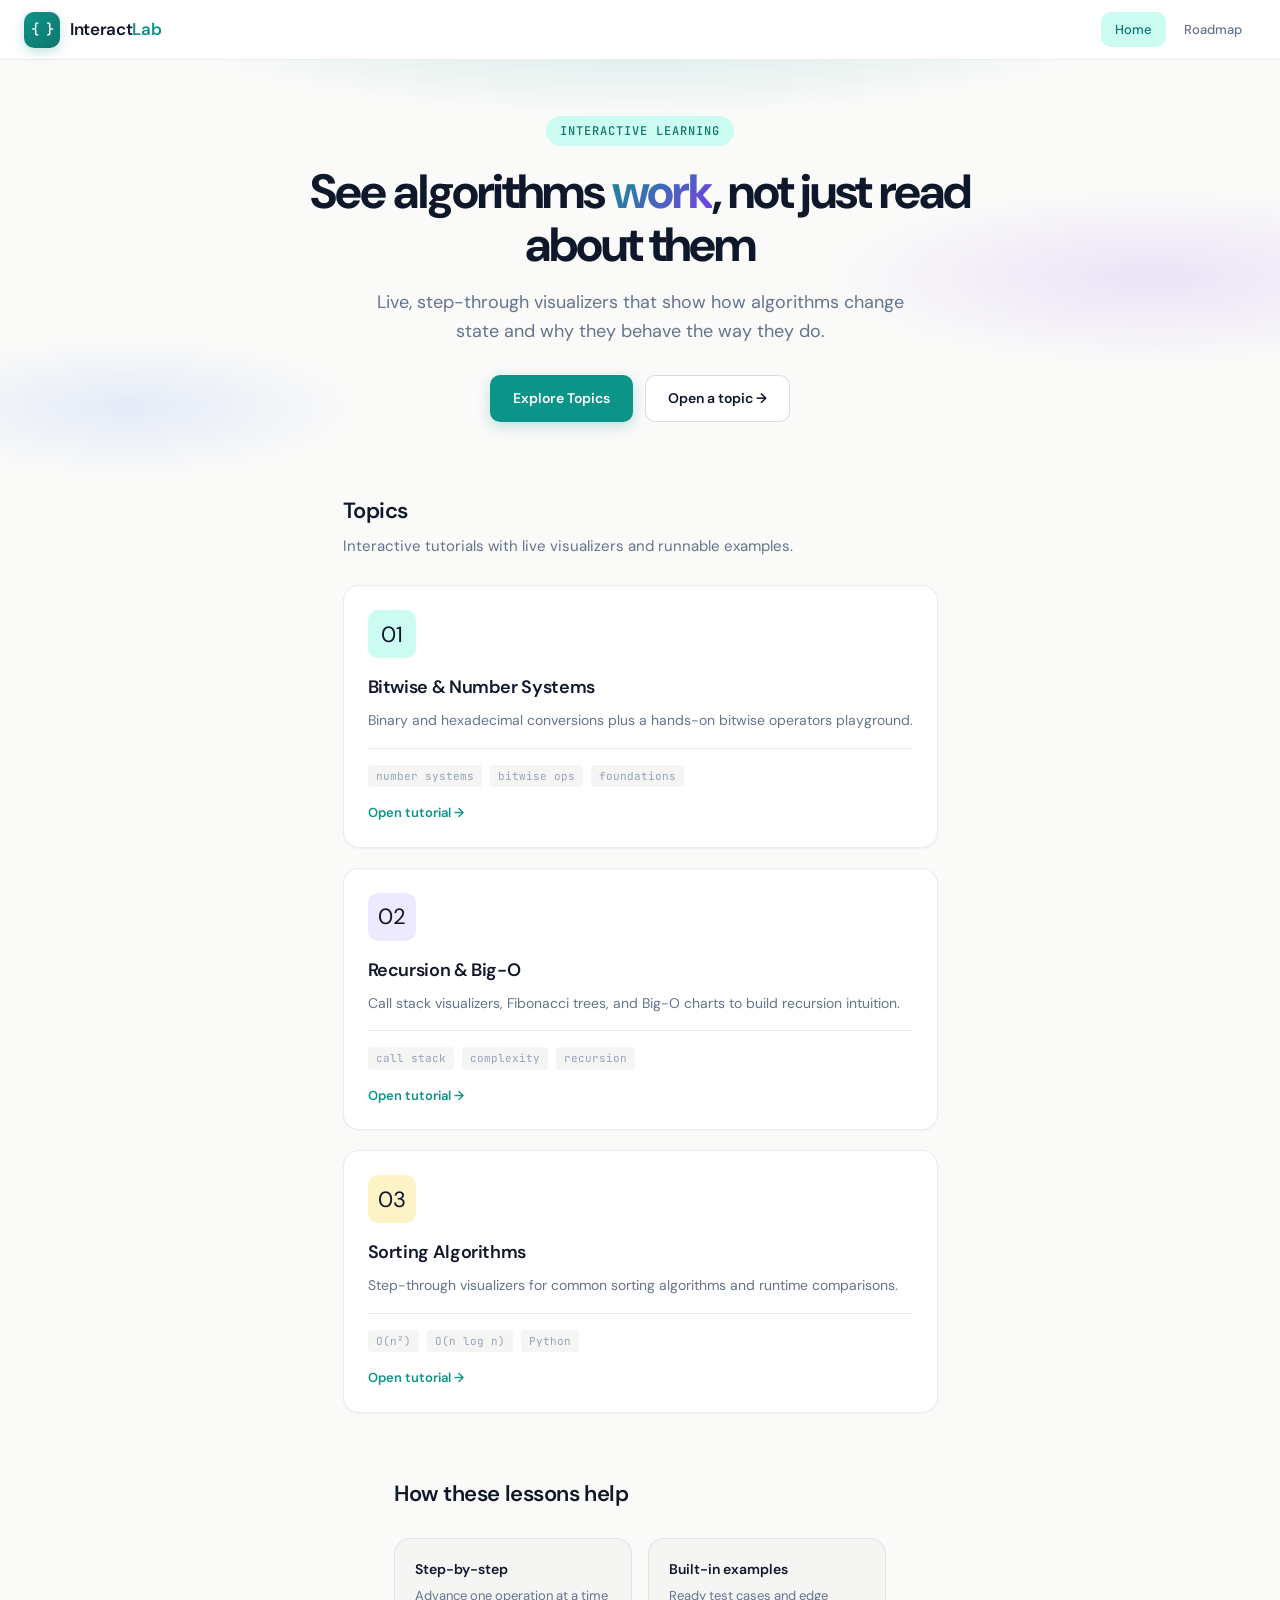
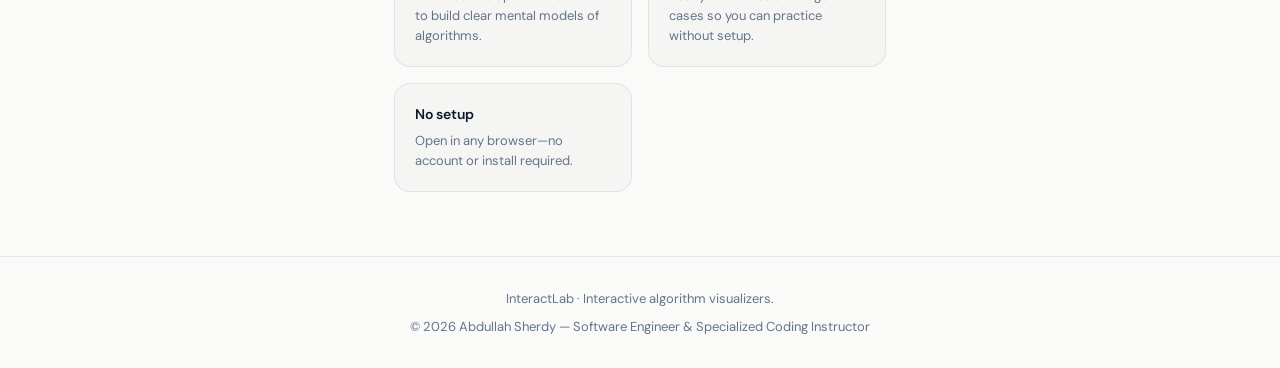
==== commit 005d16c4: "chanages to homepage" ====
--- a/index.html
+++ b/index.html
@@ -5,34 +5,7 @@
   <meta name="viewport" content="width=device-width, initial-scale=1.0">
   <meta name="description" content="InteractLab — free interactive programming tutorials. Learn bitwise ops, recursion, Big-O, and sorting algorithms with step-by-step visualizers.">
   <link rel="canonical" href="/index.html">
-  <meta property="og:title" content="InteractLab — Interactive Programming Tutorials">
-  <meta property="og:description" content="Step through algorithms with live visualizers: bitwise ops, recursion & Big-O, and sorting algorithms.">
-  <meta property="og:type" content="website">
-  <meta name="twitter:card" content="summary_large_image">
-  <meta name="twitter:title" content="InteractLab — Interactive Programming Tutorials">
-  <meta name="twitter:description" content="Step through algorithms with live visualizers and build practical intuition.">
-  <meta name="keywords" content="algorithms,visualizer,bitwise,recursion,Big-O,sorting,programming tutorials,interactive">
-  <meta name="robots" content="index,follow">
-  <meta property="og:url" content="/">
-  <meta property="og:site_name" content="InteractLab">
-  <script type="application/ld+json">
-  {
-    "@context": "https://schema.org",
-    "@graph": [
-      {
-        "@type": "WebSite",
-        "name": "InteractLab",
-        "url": "/",
-        "description": "Interactive programming tutorials with live visualizers for algorithms and data structures."
-      },
-      {
-        "@type": "Person",
-        "name": "Abdullah Sherdy",
-        "jobTitle": "Software Engineer & Specialized Coding Instructor"
-      }
-    ]
-  }
-  </script>
+  <meta name="keywords" content="algorithms,visualizer,bitwise,recursion,Big-O,sorting,interactive tutorials">
   <title>InteractLab — Interactive Programming Tutorials</title>
   <link rel="stylesheet" href="assets/css/site.css">
 </head>
@@ -52,14 +25,12 @@
 
     <section class="home-hero">
       <div class="home-hero-inner">
-  <p class="home-eyebrow">Interactive learning</p>
-        <h1>Watch algorithms in action</h1>
-        <p class="home-lead">
-          Live, step-through visualizers for core CS topics. See state change, follow each step, and build practical intuition.
-        </p>
+        <p class="home-eyebrow">Interactive learning</p>
+  <h1>See algorithms <em>work</em>, not just read about them</h1>
+        <p class="home-lead">Live, step-through visualizers that show how algorithms change state and why they behave the way they do.</p>
         <div class="home-cta-row">
           <a class="btn btn-primary" href="404.html">Explore Topics</a>
-            <a class="btn btn-ghost" href="topics.html">Open a topic →</a>
+          <a class="btn btn-ghost" href="topics.html">Open a topic →</a>
         </div>
       </div>
     </section>
@@ -73,14 +44,14 @@
         <a class="tutorial-card" href="bitwise-and-number-systems.html">
           <div class="card-icon teal" aria-hidden="true">01</div>
           <h3>Bitwise &amp; Number Systems</h3>
-          <p>Binary &amp; hex conversions and a hands-on bitwise operators playground.</p>
+          <p>Binary and hexadecimal conversions plus a hands-on bitwise operators playground.</p>
           <div class="card-meta">
             <span>number systems</span>
             <span>bitwise ops</span>
             <span>foundations</span>
           </div>
           <span class="card-arrow">Open tutorial →</span>
-        </a>v
+        </a>
         <a class="tutorial-card" href="recursion-and-big-o.html">
           <div class="card-icon purple" aria-hidden="true">02</div>
           <h3>Recursion &amp; Big-O</h3>
@@ -95,7 +66,7 @@
         <a class="tutorial-card" href="sorting-algorithms.html">
           <div class="card-icon amber" aria-hidden="true">03</div>
           <h3>Sorting Algorithms</h3>
-          <p>Visualizers for common sorting algorithms with step-through examples and comparisons.</p>
+          <p>Step-through visualizers for common sorting algorithms and runtime comparisons.</p>
           <div class="card-meta">
             <span>O(n²)</span>
             <span>O(n log n)</span>
@@ -106,8 +77,7 @@
       </div>
     </section>
 
-    
-    <!-- Suggested learning path removed — roadmap.html will host guidance -->
+  <!-- Suggested learning path removed — roadmap will host guided paths -->
 
     <section class="home-section">
       <div class="section-head">
@@ -124,14 +94,14 @@
         </div>
         <div class="feature-box">
           <h4>No setup</h4>
-          <p>Open in your browser with no account or install required.</p>
+          <p>Open in any browser—no account or install required.</p>
         </div>
       </div>
     </section>
 
     <footer class="site-footer">
       <p>InteractLab · Interactive algorithm visualizers.</p>
-  <p style="margin-top:8px">© <span id="copyright-year"></span> Abdullah Sherdy — Software Engineer &amp; Specialized Coding Instructor</p>
+      <p style="margin-top:8px">© <span id="copyright-year"></span> Abdullah Sherdy — Software Engineer &amp; Specialized Coding Instructor</p>
     </footer>
   </div>
   <script src="assets/js/site.js"></script>
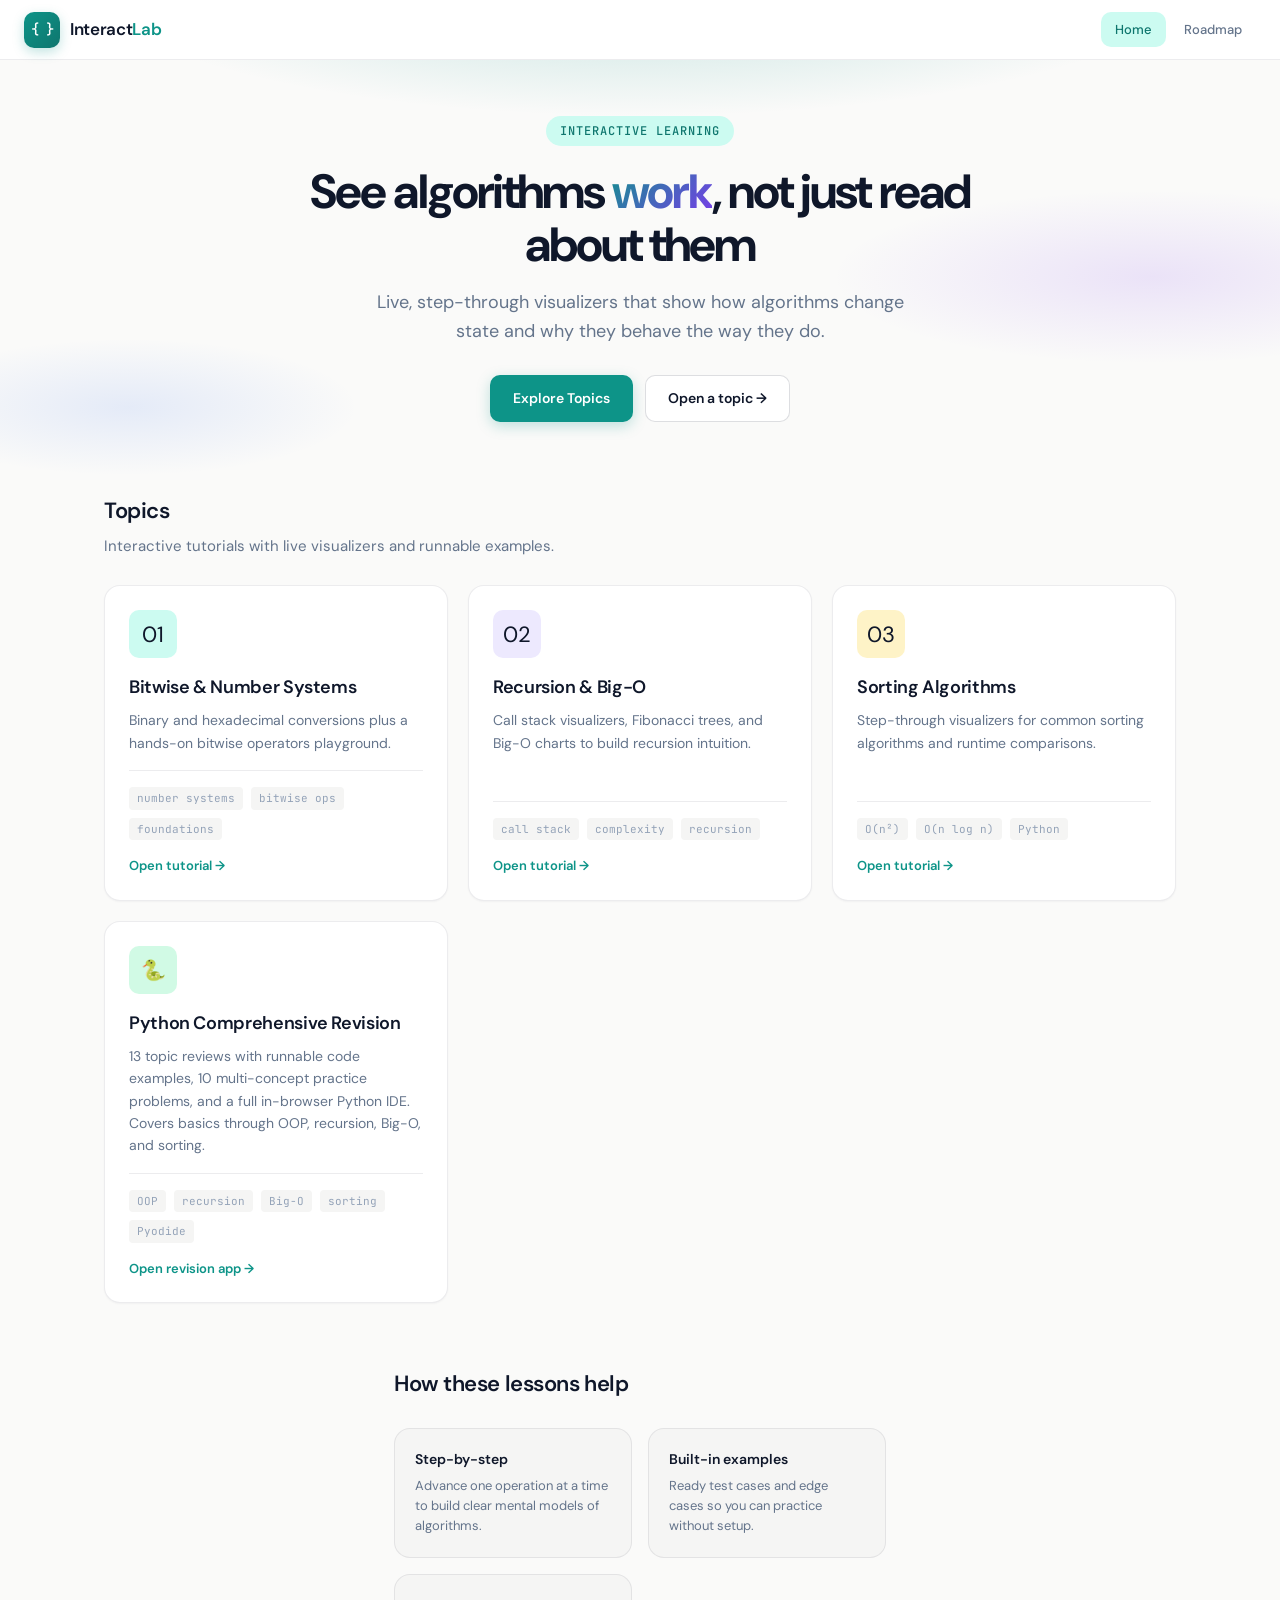
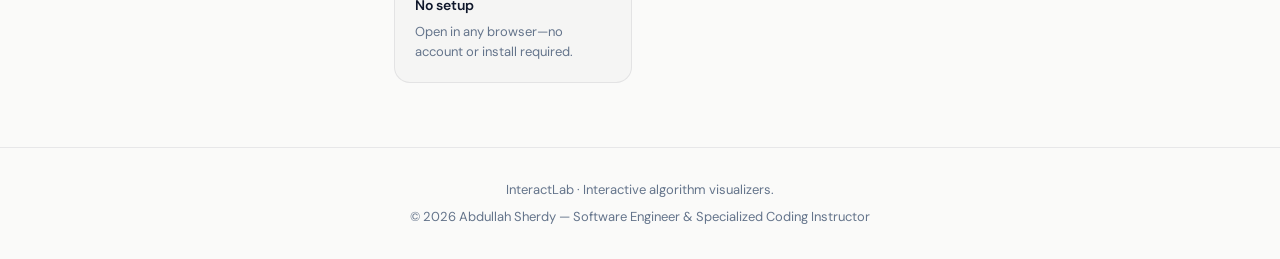
==== commit 7af5368d: "adding a comphernsive revision" ====
--- a/index.html
+++ b/index.html
@@ -74,6 +74,19 @@
           </div>
           <span class="card-arrow">Open tutorial →</span>
         </a>
+        <a class="tutorial-card" href="week16-revision-app/index.html">
+          <div class="card-icon" style="background:var(--green-light);font-size:20px" aria-hidden="true">🐍</div>
+          <h3>Python Comprehensive Revision</h3>
+          <p>13 topic reviews with runnable code examples, 10 multi-concept practice problems, and a full in-browser Python IDE. Covers basics through OOP, recursion, Big-O, and sorting.</p>
+          <div class="card-meta">
+            <span>OOP</span>
+            <span>recursion</span>
+            <span>Big-O</span>
+            <span>sorting</span>
+            <span>Pyodide</span>
+          </div>
+          <span class="card-arrow">Open revision app →</span>
+        </a>
       </div>
     </section>
 
